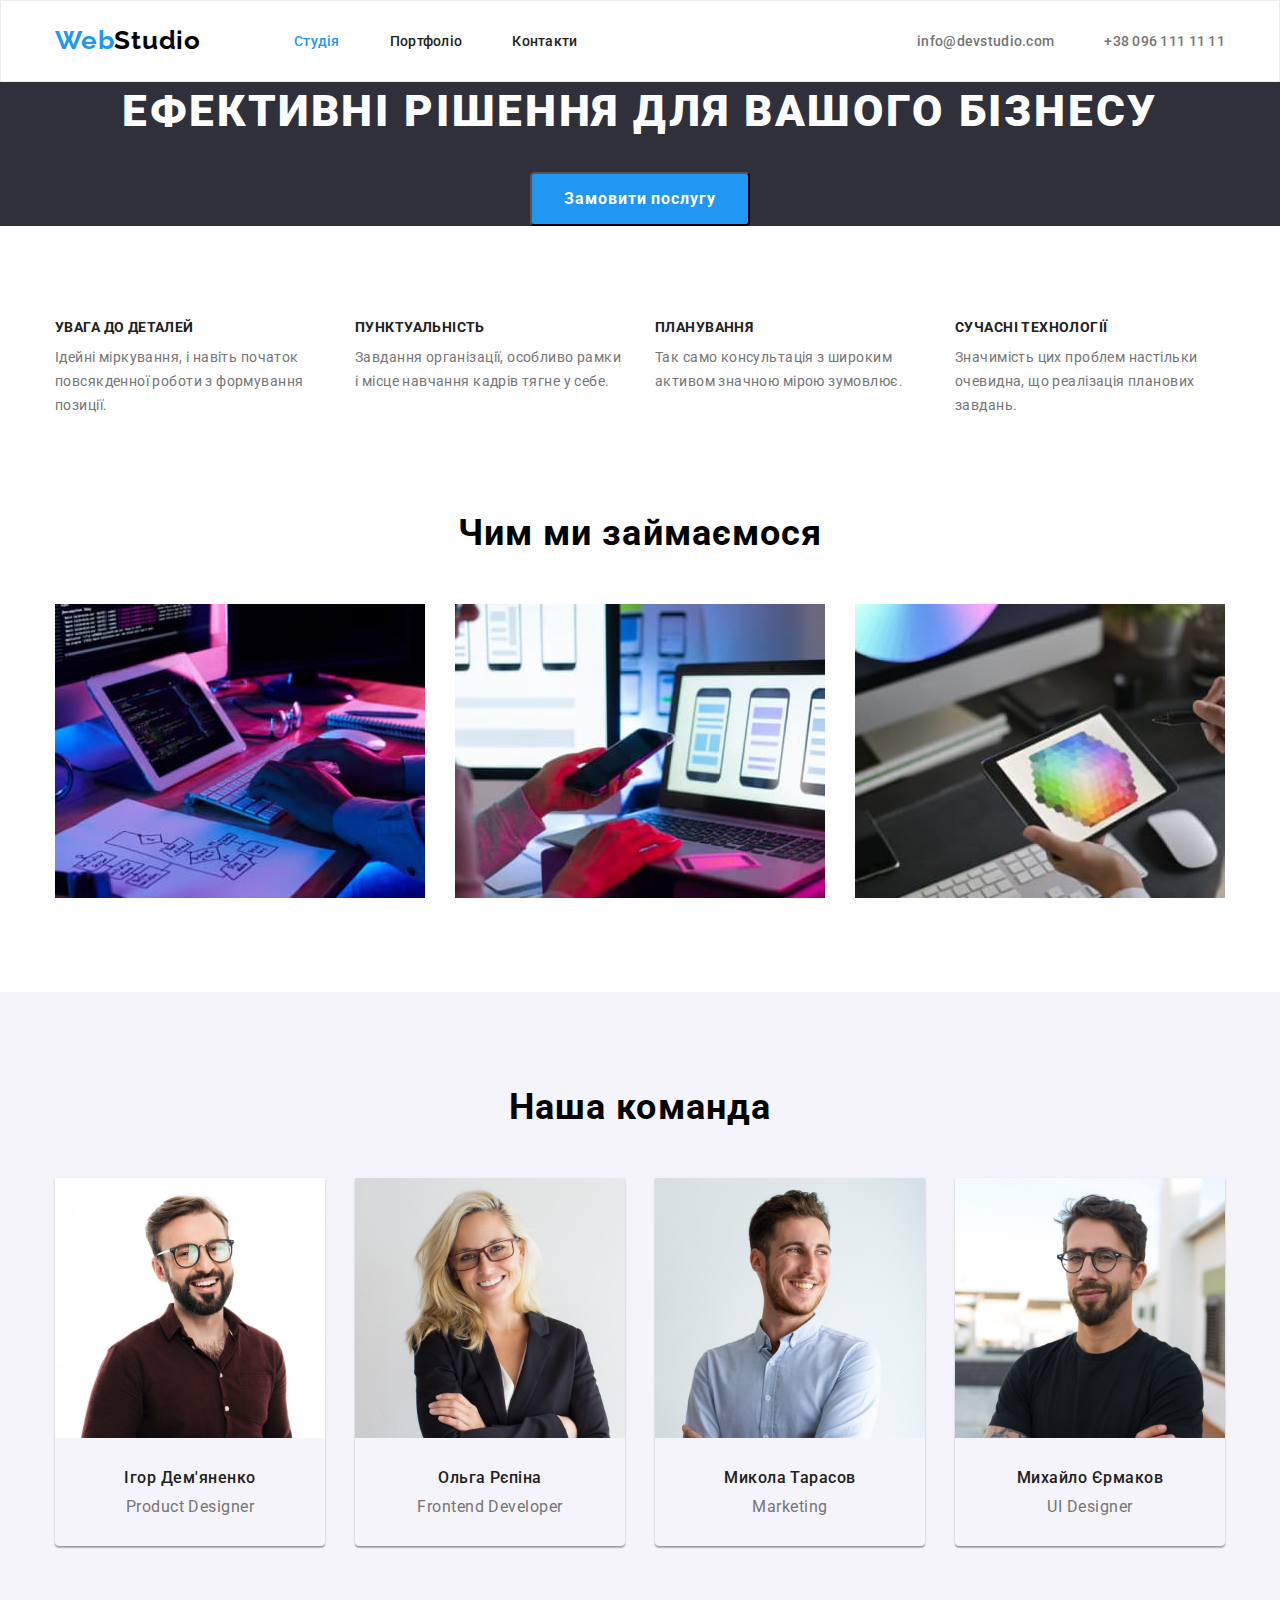
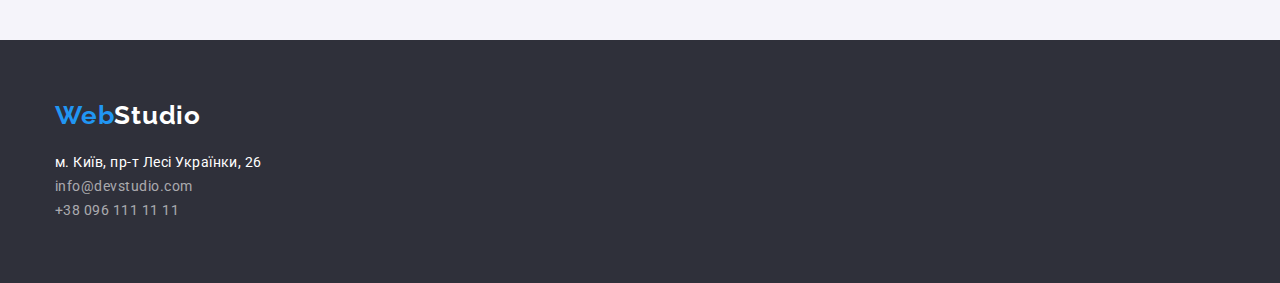
==== index.html @ 8e14edc9 "Initial commit" ====
<!DOCTYPE html>
<html lang="en">
  <head>
    <meta charset="UTF-8" />
    <meta http-equiv="X-UA-Compatible" content="IE=edge" />
    <meta name="viewport" content="width=device-width, initial-scale=1.0" />

    <link rel="preconnect" href="https://fonts.googleapis.com" />
    <link rel="preconnect" href="https://fonts.gstatic.com" crossorigin />
    <link
      href="https://fonts.googleapis.com/css2?family=Raleway:wght@700&family=Roboto:wght@400;500;700;900&display=swap"
      rel="stylesheet"
    />
    <title>Студія</title>
    <!--modern normalize-->
    <link
      rel="stylesheet"
      href="https://cdnjs.cloudflare.com/ajax/libs/modern-normalize/1.1.0/modern-normalize.min.css"
    />
    <link rel="stylesheet" href="./css/styles.css" />
    <link rel="preconnect" href="https://fonts.gstatic.com" />
  </head>
  <body>
    <header>
      <div class="container heder-container">
        <nav class="header-nav">
          <a href="./index.html" class="logo logo-header-menu">
            <!--ссылка на возврат в начало страницы-->
            Web<span class="header-logo-span">Studio</span>
          </a>
          <ul class="header-nav-menu">
            <!--список ссылок навигации по сайту-->
            <li><a href="./index.html" class="header-menu current">Студія</a></li>
            <li><a href="./portfolio.html" class="header-menu">Портфоліо</a></li>
            <li><a href="" class="header-menu">Контакти</a></li>
          </ul>
        </nav>
        <!--список контактов-->
        <!-- <div ></div> -->
        <ul class="header-mail-tel">
          <li>
            <a href="mailto:info@devstudio.com" class="header-contacts mail">info@devstudio.com</a>
          </li>
          <li><a href="tel:+380961111111" class="header-contacts">+38 096 111 11 11</a></li>
        </ul>
      </div>
    </header>
    <main>
      <section class="hero">
        <!--герой-->
        <h1 class="hero-title">Ефективні рішення для вашого бізнесу</h1>
        <button type="button" class="btn-alternative">Замовити послугу</button>
        <!--кнопка з посиланням-->
      </section>
      <!--список переваг або особливостей-->
      <section class="especially">
        <div class="container">
          <h2 class="title visually-hidden">Наші особливості</h2>
          <!--позже спрячем чтобы на странице не было видно этого заголовка-->
          <ul class="especially-bloсk">
            <li class="especially-card">
              <h3 class="title">Увага до деталей</h3>
              <p class="text">
                Ідейні міркування, і навіть початок повсякденної роботи з формування позиції.
              </p>
            </li>
            <li class="especially-card">
              <h3 class="title">Пунктуальність</h3>
              <p class="text">
                Завдання організації, особливо рамки і місце навчання кадрів тягне у себе.
              </p>
            </li>
            <li class="especially-card">
              <h3 class="title">Планування</h3>
              <p class="text">Так само консультація з широким активом значною мірою зумовлює.</p>
            </li>
            <li class="especially-card">
              <h3 class="title">Сучасні технології</h3>
              <p class="text">
                Значимість цих проблем настільки очевидна, що реалізація планових завдань.
              </p>
            </li>
          </ul>
        </div>
      </section>
      <!--Чим ми займаємося-->
      <section class="made">
        <div class="container">
          <h2 class="title-section">Чим ми займаємося</h2>
          <ul class="made-cards">
            <li class="made-pfoto">
              <img src="./images/box1.jpg" alt="ноутбук та девайс" width="370" />
            </li>
            <li class="made-pfoto">
              <img src="./images/box2.jpg" alt="ноутбук та девайс" width="370" />
            </li>
            <li class="made-pfoto">
              <img src="./images/box3.jpg" alt="ноутбук та девайс" width="370" />
            </li>
          </ul>
        </div>
      </section>
      <!--Наша команда-->
      <section class="team">
        <div class="container">
          <h2 class="title-section">Наша команда</h2>
          <ul class="team-cards">
            <li class="team-employees">
              <img src="./images/ihor.jpg" alt="фото Ігор Дем'яненко" width="270" />
              <h3 class="title">Ігор Дем'яненко</h3>
              <p class="text">Product Designer</p>
            </li>
            <li class="team-employees">
              <img src="./images/olga.jpg" alt="фото Ольга Рєпіна" width="270" />
              <h3 class="title">Ольга Рєпіна</h3>
              <p class="text">Frontend Developer</p>
            </li>
            <li class="team-employees">
              <img src="./images/mykola.jpg" alt="фото Микола Тарасов" width="270" />
              <h3 class="title">Микола Тарасов</h3>
              <p class="text">Marketing</p>
            </li>
            <li class="team-employees">
              <img src="./images/myhailo.jpg" alt="фото Михайло Єрмаков" width="270" />
              <h3 class="title">Михайло Єрмаков</h3>
              <p class="text">UI Designer</p>
            </li>
          </ul>
        </div>
      </section>
    </main>
    <footer class="footer">
      <!--тег addres-->
      <div class="container">
        <a href="./index.html" class="logo"> Web<span class="footer-logo">Studio</span></a>
        <address>
          <ul>
            <li>
              <a
                href="https://goo.gl/maps/6emUorHh679U21bC7"
                target="_blank"
                rel="noopener nofollow noreferrer"
                class="footer-address"
                >м. Київ, пр-т Лесі Українки, 26</a
              ><!--поставила для rel все три атрибута ШОБ надежнее )))-->
            </li>
            <li>
              <a href="mailto:info@devstudio.com" class="footer-contacts mail"
                >info@devstudio.com</a
              >
            </li>
            <li><a href="tel:+380961111111" class="footer-contacts">+38 096 111 11 11</a></li>
          </ul>
        </address>
      </div>
    </footer>
  </body>
</html>
---- css/styles.css ----
body{
    background-color: #fff;
    font-family: Roboto, sans-serif;
}
h1,h2,h3,h4,p{
    margin-bottom: 0;
    margin-top: 0;
}

/*убирает маркеры возле ненумер списков*/
ul{
    list-style: none;
    margin-bottom: 0;
    margin-top: 0;
    padding-left: 0;
}
img{
    display: block;
    max-width: 100%;
    height: auto;
}
:root {
    --text-primary-color: #212121;
    --text-color: #757575;
    --accent-color: #2196f3;
    --white-color: #fff;
    --btn-prim-color: #F5F4FA;
    --footer-color: #2F303A;
    --header-logo-color: #000;
    --footer-contacts-color: rgba(255, 255, 255, 0.6);
    --header-border-color: #ECECEC;
    --border-portfolio-color:  #EEEEEE;/*--btn-alternative-hover-color:
      
      #188CE8; */
}
button {
    /*font-family: inherit; принудительное унаследование от боди для кнопок*/
    cursor: pointer; /*курсор ладонь*/
}
.visually-hidden {
    position: absolute;
    white-space: nowrap;
    width: 1px;
    height: 1px;
    overflow: hidden;
    border: 0;
    padding: 0;
    clip: rect(0 0 0 0);
    clip-path: inset(50%);
    margin: -1px;
}
/*======= верхний лог о======*/
.logo {

    color: var(--accent-color);
    font-family: Raleway, sans-serif;
    font-weight: 700;
    font-size: 26px;
    line-height: 1.19;
    letter-spacing: 0.03em;
    text-decoration: none;
}

.logo-header-menu {
    margin-right: 93px;
    padding-top: 24px;
    padding-bottom: 25px;
}

.header-logo-span {
    color: var(--header-logo-color);
}
/*============= верхняя менюшка  ============*/
/* .header-nav{
    outline: 2px solid rgb(95, 29, 201);
} */

.heder-container,
.header-nav,
.header-nav-menu,
.header-mail-tel {
    display: flex;
    align-items: center;
}
.header-nav-menu{
    column-gap: 50px;
}
.header-menu,
.header-contacts{
    padding-top: 32px;
    padding-bottom: 32px;
}
/*вариант как отодвинуть майл и тел вправо
.heder-container{
    justify-content: space-between;
}*/
.header-mail-tel {
    margin-left: auto;
}

.header-contacts.mail {
    /*   margin-left: auto;  не сработал*/
    margin-right: 50px;
}
/*nav a href*/
.header-menu{
    color: var(--text-primary-color);
    font-weight: 500;
    font-size: 14px;
    line-height: 1.14;
    letter-spacing: 0.02em; 
    text-decoration: none;
}
/*активная страница сайта*/
.header-menu.current{
 color: var(--accent-color);
}
.header-menu:hover,
.header-menu:focus{
    color: var(--accent-color);
}
.header-contacts{
    color: var(--text-color);
    font-weight: 500;
    font-size: 14px;
    line-height: 1.14;
    letter-spacing: 0.02em;
    text-decoration: none;
}
.header-contacts:hover,
.header-contacts:focus {
    color: var(--accent-color);
}
header{
    border: 1px solid var(--header-border-color);
}
/*=============== hero =========================*/
.hero {
    background-color: var(--footer-color);
    text-align: center;
}
.hero-title{
    margin-bottom: 30px;
    color: var(--white-color);
    font-weight: 900;
    font-size: 44px;
    line-height: 1.36;
   
    letter-spacing: 0.06em;
    text-transform: uppercase;
    
}
/*кнопка героя*/
.btn-alternative{
    display: inline-block;
    min-width: 216px;
    padding: 10px 32px;
    
    color: var(--white-color);
    background-color: var(--accent-color);
    
    font-weight: 700;
    font-size: 16px;
    line-height: 1.88;
    border-radius: 4px;
    letter-spacing: 0.06em;
}
.btn-alternative:focus,
.btn-alternative:hover{
    background:#188CE8;
    box-shadow: 0px 4px 4px rgba(0, 0, 0, 0.15);
    
}
/*studio and portfolio*/
/*h3*/
.title{
    color: var(--text-primary-color);
}
/*p*/
.text{
    color: var(--text-color);
}
/*studio*/

.container{
   /* outline: 2px solid gold; */

   width: 1200px;
   padding-left: 15px;
   padding-right: 15px;

   margin-left: auto;
   margin-right: auto;
}

.especially{
    /* background-color: aquamarine; */

    padding-top: 94px;
    padding-bottom: 94px;
}
/*h2*/
.especially .title-section,
.made .title-section,
.team .title-section{
    font-weight: 700;
    font-size: 36px;
    line-height: 1.17;
    text-align: center;
    letter-spacing: 0.03em;
}
.made .title-section{
    margin-bottom: 50px;
}
/*================= особливості =================*/

/*ul*/
.especially-bloсk {
    display: flex;
    flex-wrap: wrap;
    gap: 30px;
}
/*li*/
.especially-card {
    flex-basis: calc((100% - 90px) / 4);
}
/*h3*/
.especially .title{
    margin-bottom: 10px;

    font-weight: 700;
    font-size: 14px;
    line-height: 1.14;
    letter-spacing: 0.03em;
    text-transform: uppercase;
}
/*p*/
.especially .text {
    font-size: 14px;
    line-height: 1.71;
    letter-spacing: 0.03em;
}
/*=============== made ================*/
.made{
    /* background-color: darkcyan; */
}
.made .container{
    padding-bottom: 94px;
}
/*h2*/
.made .title-section,
.team .title-section {
    margin-bottom: 50px;
}
/*ul*/
.made-cards,
.team-cards
 {
    display: flex;
    flex-wrap: wrap;
    gap: 30px;
}
/*li*/
.made-pfoto {
    flex-basis: calc((100% - 60px) / 3);
}
/* ========================= команда ====================*/
.team {
    background-color: var(--btn-prim-color);
}
.team .container{
    padding-top: 94px;
    padding-bottom: 94px;
}
/*h2
/*ul выше описаны*/

/*li*/
.team-employees{
    flex-basis: calc( (100% - 90px ) / 4);
    box-shadow: 0px 1px 3px rgba(0, 0, 0, 0.12), 0px 1px 1px rgba(0, 0, 0, 0.14), 0px 2px 1px rgba(0, 0, 0, 0.2);
        border-radius: 0px 0px 4px 4px;
}
/*h3*/
.team .title{
    margin-top: 30px;
    margin-bottom: 10px;
    font-weight: 500;
    font-size: 16px;
    line-height: 1.19;
  text-align: center; 
    letter-spacing: 0.03em;
}
/*p*/
.team .text{
    margin-bottom: 30px;
    font-size: 16px;
    line-height: 1.19;
    text-align: center;
    letter-spacing: 0.03em;
}

/*----------------------portfolio------------*/
.btn.portfolio{
    padding-top: 94px;
    padding-bottom: 50px;
    display: flex;
    justify-content: center;
    column-gap: 8px;
}
.portfolio-cards-block{
    display: flex;
    flex-wrap: wrap;
    gap: 30px;
    padding-bottom: 94px;
}
.portfolio-cards{
    flex-basis: calc((100% - 60px) / 3);
    border: 1px solid var(--border-portfolio-color);
    
}
.portfolio .link{
    text-decoration: none;
}
/*h2*/
.portfolio .title{
    margin-top: 20px;
    margin-bottom: 4px;
    margin-left: 24px;

    font-weight: 700;
    font-size: 18px;
    line-height: 2;
    letter-spacing: 0.06em; 
}
/*p*/
.portfolio .text{
    margin-bottom: 20px;
    font-size: 16px;
    line-height: 1.88;
    letter-spacing: 0.03em; 
    margin-left: 24px;
}

/*============= кнопки портфолио =============*/ 
.btn-prim{
    display: inline-block; 
    padding: 6px 22px;
    

    color: var(--text-primary-color);
    background-color: var(--btn-prim-color);

    font-weight: 500;
    font-size: 16px;
    line-height: 1.63;
    letter-spacing: 0.03em;
    
    border: transparent;
}
.btn-prim:hover,
.btn-prim:focus
{
    color: var(--white-color);
    background-color: var(--accent-color);
}
/*================ footer ================*/

footer{
    background-color: var(--footer-color);
    letter-spacing: 0.03em;
}
.footer .container {
    padding-top: 60px;
    padding-bottom: 60px;
}
address {
    margin-top: 20px;
}
.footer-logo {
    color: var(--white-color);
}
.footer-address,
.footer-contacts{
    color: var(--white-color);
    /* font-weight: 400; */
    font-size: 14px;
    line-height: 1.71;
    text-decoration: none;
    font-style: normal;
}
.footer-contacts {
    color: var(--footer-contacts-color);
    
}
.footer-address,
.footer-contacts.mail{
    padding-bottom: 9px;
}

.footer-address:hover,
.footer-address:focus,
.footer-contacts:hover,
.footer-contacts:focus {
    color: var(--accent-color);
}
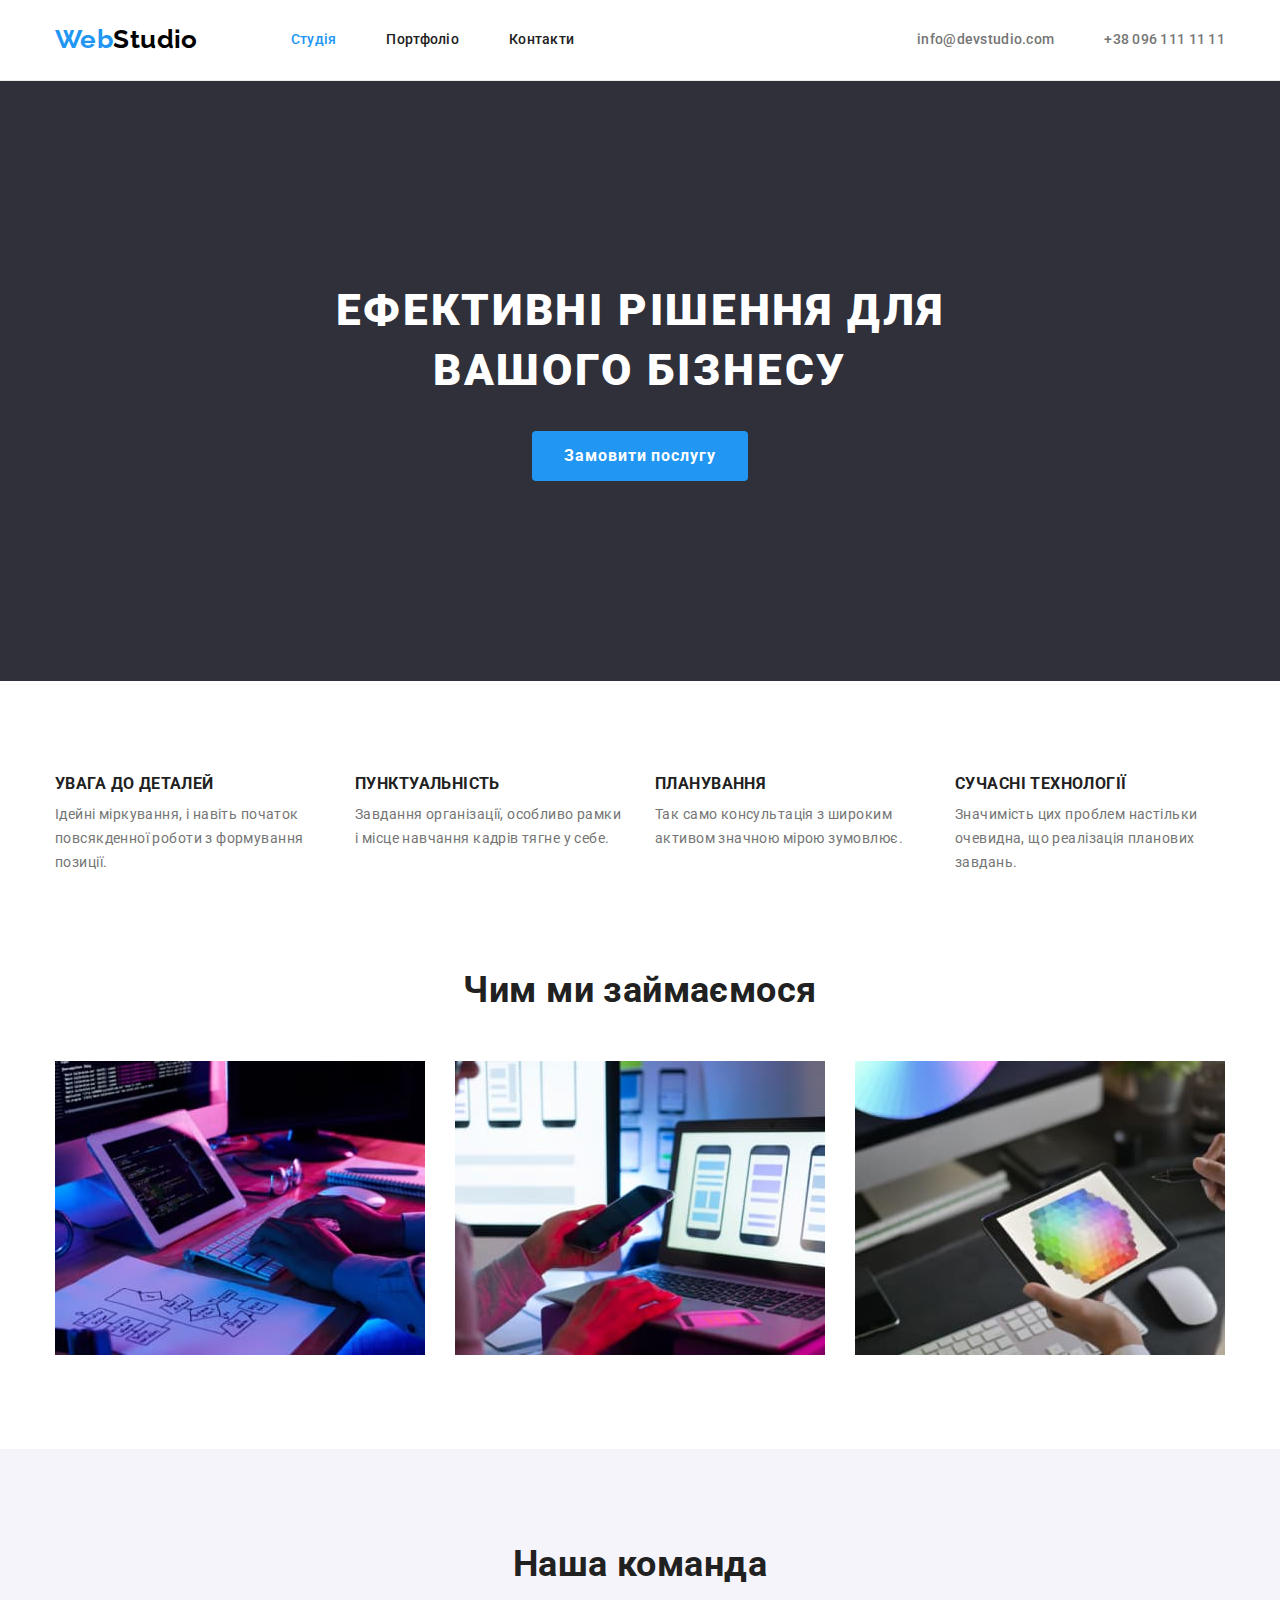
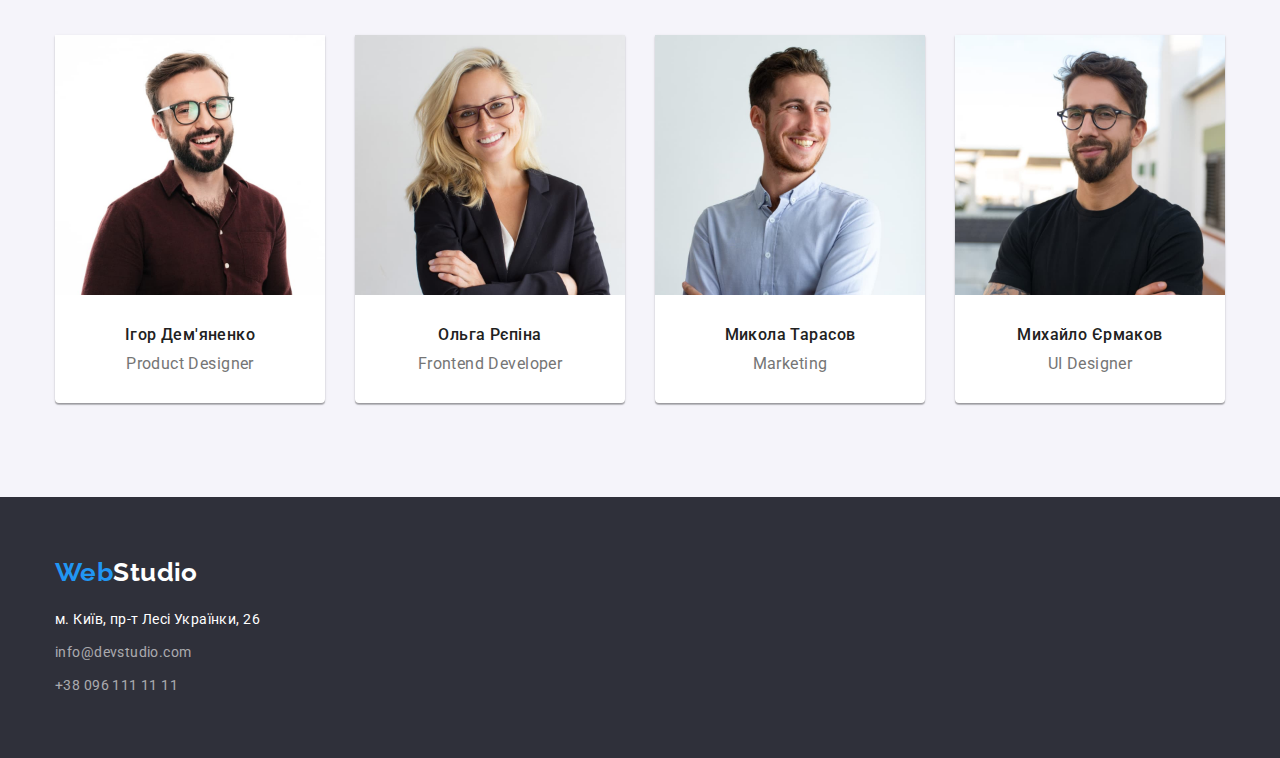
==== commit 72703702: "д_з 3 исправл" ====
--- a/index.html
+++ b/index.html
@@ -24,33 +24,39 @@
     <header>
       <div class="container heder-container">
         <nav class="header-nav">
-          <a href="./index.html" class="logo logo-header-menu">
+          <a href="./index.html" class="logo logo-header-menu link">
             <!--ссылка на возврат в начало страницы-->
-            Web<span class="header-logo-span">Studio</span>
+            Web<span class="header-logo-span link">Studio</span>
           </a>
           <ul class="header-nav-menu">
             <!--список ссылок навигации по сайту-->
-            <li><a href="./index.html" class="header-menu current">Студія</a></li>
-            <li><a href="./portfolio.html" class="header-menu">Портфоліо</a></li>
-            <li><a href="" class="header-menu">Контакти</a></li>
+            <li><a href="./index.html" class="header-menu current link">Студія</a></li>
+            <li><a href="./portfolio.html" class="header-menu link">Портфоліо</a></li>
+            <li><a href="" class="header-menu link">Контакти</a></li>
           </ul>
         </nav>
         <!--список контактов-->
         <!-- <div ></div> -->
         <ul class="header-mail-tel">
           <li>
-            <a href="mailto:info@devstudio.com" class="header-contacts mail">info@devstudio.com</a>
+            <a href="mailto:info@devstudio.com" class="header-contacts mail link"
+              >info@devstudio.com</a
+            >
           </li>
-          <li><a href="tel:+380961111111" class="header-contacts">+38 096 111 11 11</a></li>
+          <li>
+            <a href="tel:+380961111111" class="header-contacts link">+38 096 111 11 11</a>
+          </li>
         </ul>
       </div>
     </header>
     <main>
+      <!--герой-->
       <section class="hero">
-        <!--герой-->
-        <h1 class="hero-title">Ефективні рішення для вашого бізнесу</h1>
-        <button type="button" class="btn-alternative">Замовити послугу</button>
-        <!--кнопка з посиланням-->
+        <div class="container">
+          <h1 class="hero-title">Ефективні рішення для вашого бізнесу</h1>
+          <button type="button" class="btn-alternative">Замовити послугу</button>
+          <!--кнопка з посиланням-->
+        </div>
       </section>
       <!--список переваг або особливостей-->
       <section class="especially">
@@ -107,23 +113,31 @@
           <ul class="team-cards">
             <li class="team-employees">
               <img src="./images/ihor.jpg" alt="фото Ігор Дем'яненко" width="270" />
-              <h3 class="title">Ігор Дем'яненко</h3>
-              <p class="text">Product Designer</p>
+              <div class="team-cards-title">
+                <h3 class="title">Ігор Дем'яненко</h3>
+                <p class="text">Product Designer</p>
+              </div>
             </li>
             <li class="team-employees">
               <img src="./images/olga.jpg" alt="фото Ольга Рєпіна" width="270" />
-              <h3 class="title">Ольга Рєпіна</h3>
-              <p class="text">Frontend Developer</p>
+              <div class="team-cards-title">
+                <h3 class="title">Ольга Рєпіна</h3>
+                <p class="text">Frontend Developer</p>
+              </div>
             </li>
             <li class="team-employees">
               <img src="./images/mykola.jpg" alt="фото Микола Тарасов" width="270" />
-              <h3 class="title">Микола Тарасов</h3>
-              <p class="text">Marketing</p>
+              <div class="team-cards-title">
+                <h3 class="title">Микола Тарасов</h3>
+                <p class="text">Marketing</p>
+              </div>
             </li>
             <li class="team-employees">
               <img src="./images/myhailo.jpg" alt="фото Михайло Єрмаков" width="270" />
-              <h3 class="title">Михайло Єрмаков</h3>
-              <p class="text">UI Designer</p>
+              <div class="team-cards-title">
+                <h3 class="title">Михайло Єрмаков</h3>
+                <p class="text">UI Designer</p>
+              </div>
             </li>
           </ul>
         </div>
@@ -132,24 +146,28 @@
     <footer class="footer">
       <!--тег addres-->
       <div class="container">
-        <a href="./index.html" class="logo"> Web<span class="footer-logo">Studio</span></a>
+        <a href="./index.html" class="logo link">
+          Web<span class="footer-logo link">Studio</span></a
+        >
         <address>
           <ul>
-            <li>
+            <li class="footer-address-list">
               <a
                 href="https://goo.gl/maps/6emUorHh679U21bC7"
                 target="_blank"
                 rel="noopener nofollow noreferrer"
-                class="footer-address"
+                class="footer-address link"
                 >м. Київ, пр-т Лесі Українки, 26</a
               ><!--поставила для rel все три атрибута ШОБ надежнее )))-->
             </li>
-            <li>
-              <a href="mailto:info@devstudio.com" class="footer-contacts mail"
+            <li class="footer-address-list">
+              <a href="mailto:info@devstudio.com" class="footer-contacts mail link"
                 >info@devstudio.com</a
               >
             </li>
-            <li><a href="tel:+380961111111" class="footer-contacts">+38 096 111 11 11</a></li>
+            <li class="footer-address-list without-margin">
+              <a href="tel:+380961111111" class="footer-contacts link">+38 096 111 11 11</a>
+            </li>
           </ul>
         </address>
       </div>
--- a/css/styles.css
+++ b/css/styles.css
@@ -1,24 +1,3 @@
-body{
-    background-color: #fff;
-    font-family: Roboto, sans-serif;
-}
-h1,h2,h3,h4,p{
-    margin-bottom: 0;
-    margin-top: 0;
-}
-
-/*убирает маркеры возле ненумер списков*/
-ul{
-    list-style: none;
-    margin-bottom: 0;
-    margin-top: 0;
-    padding-left: 0;
-}
-img{
-    display: block;
-    max-width: 100%;
-    height: auto;
-}
 :root {
     --text-primary-color: #212121;
     --text-color: #757575;
@@ -29,13 +8,51 @@
     --header-logo-color: #000;
     --footer-contacts-color: rgba(255, 255, 255, 0.6);
     --header-border-color: #ECECEC;
-    --border-portfolio-color:  #EEEEEE;/*--btn-alternative-hover-color:
+    --border-portfolio-color: #EEEEEE;
+    /*--btn-alternative-hover-color:
       
       #188CE8; */
+}
+body{
+    font-family: Roboto, sans-serif;
+    background-color: var(--white-color);
+    color: var(--text-primary-color);
+    font-size: 14px;
+    letter-spacing: 0.03em;
+}
+h1,h2,h3,h4,p{
+    margin: 0;
+}
+img{
+    display: block;
+    max-width: 100%;
+    height: auto;
+}
+/*убирает маркеры возле ненумер списков*/
+ul{
+    list-style: none;
+    margin: 0;
+    padding-left: 0;
+}
+.link{
+    text-decoration: none;
+}
+section{
+    padding-top: 94px;
+    padding-bottom: 94px;
+}
+.container {
+    /* outline: 2px solid gold; */
+    width: 1200px;
+    padding: 0 15px;
+    margin: 0 auto;
 }
 button {
     /*font-family: inherit; принудительное унаследование от боди для кнопок*/
     cursor: pointer; /*курсор ладонь*/
+    display: block;
+    border: none;
+    border-radius: 4px;
 }
 .visually-hidden {
     position: absolute;
@@ -57,8 +74,6 @@
     font-weight: 700;
     font-size: 26px;
     line-height: 1.19;
-    letter-spacing: 0.03em;
-    text-decoration: none;
 }
 
 .logo-header-menu {
@@ -96,20 +111,17 @@
 }*/
 .header-mail-tel {
     margin-left: auto;
-}
-
-.header-contacts.mail {
-    /*   margin-left: auto;  не сработал*/
-    margin-right: 50px;
-}
+    gap: 50px;
+}
+/*.header-contacts.mail {
+       margin-left: auto;  не сработал
+}*/
 /*nav a href*/
 .header-menu{
     color: var(--text-primary-color);
     font-weight: 500;
-    font-size: 14px;
     line-height: 1.14;
     letter-spacing: 0.02em; 
-    text-decoration: none;
 }
 /*активная страница сайта*/
 .header-menu.current{
@@ -122,26 +134,30 @@
 .header-contacts{
     color: var(--text-color);
     font-weight: 500;
-    font-size: 14px;
     line-height: 1.14;
     letter-spacing: 0.02em;
-    text-decoration: none;
 }
 .header-contacts:hover,
 .header-contacts:focus {
     color: var(--accent-color);
 }
 header{
-    border: 1px solid var(--header-border-color);
+    border-bottom: 1px solid var(--header-border-color);
 }
 /*=============== hero =========================*/
 .hero {
     background-color: var(--footer-color);
     text-align: center;
+    padding: 200px 0;
 }
 .hero-title{
+    margin: 0 auto;
     margin-bottom: 30px;
+    
     color: var(--white-color);
+
+    width: 696px;
+    
     font-weight: 900;
     font-size: 44px;
     line-height: 1.36;
@@ -162,7 +178,6 @@
     font-weight: 700;
     font-size: 16px;
     line-height: 1.88;
-    border-radius: 4px;
     letter-spacing: 0.06em;
 }
 .btn-alternative:focus,
@@ -180,25 +195,7 @@
 .text{
     color: var(--text-color);
 }
-/*studio*/
-
-.container{
-   /* outline: 2px solid gold; */
-
-   width: 1200px;
-   padding-left: 15px;
-   padding-right: 15px;
-
-   margin-left: auto;
-   margin-right: auto;
-}
-
-.especially{
-    /* background-color: aquamarine; */
-
-    padding-top: 94px;
-    padding-bottom: 94px;
-}
+
 /*h2*/
 .especially .title-section,
 .made .title-section,
@@ -207,7 +204,6 @@
     font-size: 36px;
     line-height: 1.17;
     text-align: center;
-    letter-spacing: 0.03em;
 }
 .made .title-section{
     margin-bottom: 50px;
@@ -229,24 +225,19 @@
     margin-bottom: 10px;
 
     font-weight: 700;
-    font-size: 14px;
     line-height: 1.14;
-    letter-spacing: 0.03em;
     text-transform: uppercase;
 }
 /*p*/
 .especially .text {
-    font-size: 14px;
     line-height: 1.71;
-    letter-spacing: 0.03em;
 }
 /*=============== made ================*/
 .made{
     /* background-color: darkcyan; */
-}
-.made .container{
-    padding-bottom: 94px;
-}
+    padding-top: 0;
+}
+
 /*h2*/
 .made .title-section,
 .team .title-section {
@@ -268,10 +259,7 @@
 .team {
     background-color: var(--btn-prim-color);
 }
-.team .container{
-    padding-top: 94px;
-    padding-bottom: 94px;
-}
+
 /*h2
 /*ul выше описаны*/
 
@@ -279,54 +267,64 @@
 .team-employees{
     flex-basis: calc( (100% - 90px ) / 4);
     box-shadow: 0px 1px 3px rgba(0, 0, 0, 0.12), 0px 1px 1px rgba(0, 0, 0, 0.14), 0px 2px 1px rgba(0, 0, 0, 0.2);
-        border-radius: 0px 0px 4px 4px;
+    border-radius: 0px 0px 4px 4px;
+    background-color: var(--white-color);
+}
+.team-cards-title{
+    padding-top: 30px;
+    padding-bottom: 30px;
 }
 /*h3*/
 .team .title{
-    margin-top: 30px;
+    /* margin-top: 30px; */
     margin-bottom: 10px;
     font-weight: 500;
     font-size: 16px;
     line-height: 1.19;
-  text-align: center; 
-    letter-spacing: 0.03em;
-}
+    text-align: center; 
+    }
 /*p*/
 .team .text{
-    margin-bottom: 30px;
+    /* margin-bottom: 30px; */
     font-size: 16px;
     line-height: 1.19;
     text-align: center;
-    letter-spacing: 0.03em;
 }
 
 /*----------------------portfolio------------*/
+.portfolio-filtr{
+    padding-bottom: 34px;
+}
 .btn.portfolio{
-    padding-top: 94px;
-    padding-bottom: 50px;
+    /* padding-top: 94px;
+    padding-bottom: 50px; */
     display: flex;
     justify-content: center;
     column-gap: 8px;
+}
+.portfolio{
+    padding-top: 0;
 }
 .portfolio-cards-block{
     display: flex;
     flex-wrap: wrap;
     gap: 30px;
-    padding-bottom: 94px;
+    
 }
 .portfolio-cards{
     flex-basis: calc((100% - 60px) / 3);
+   
+    
+}
+.portfolio-cards-title{
+    padding: 20px 24px;
     border: 1px solid var(--border-portfolio-color);
-    
-}
-.portfolio .link{
-    text-decoration: none;
 }
 /*h2*/
 .portfolio .title{
-    margin-top: 20px;
+    /* margin-top: 20px; */
     margin-bottom: 4px;
-    margin-left: 24px;
+    /* margin-left: 24px; */
 
     font-weight: 700;
     font-size: 18px;
@@ -335,11 +333,10 @@
 }
 /*p*/
 .portfolio .text{
-    margin-bottom: 20px;
+    /* margin-bottom: 20px; */
     font-size: 16px;
     line-height: 1.88;
-    letter-spacing: 0.03em; 
-    margin-left: 24px;
+    /* margin-left: 24px; */
 }
 
 /*============= кнопки портфолио =============*/ 
@@ -354,9 +351,6 @@
     font-weight: 500;
     font-size: 16px;
     line-height: 1.63;
-    letter-spacing: 0.03em;
-    
-    border: transparent;
 }
 .btn-prim:hover,
 .btn-prim:focus
@@ -368,36 +362,38 @@
 
 footer{
     background-color: var(--footer-color);
-    letter-spacing: 0.03em;
-}
-.footer .container {
-    padding-top: 60px;
-    padding-bottom: 60px;
-}
+    padding: 60px 0;
+}
+/* .footer .container {
+   
+} */
 address {
     margin-top: 20px;
 }
 .footer-logo {
     color: var(--white-color);
 }
+
 .footer-address,
 .footer-contacts{
     color: var(--white-color);
     /* font-weight: 400; */
-    font-size: 14px;
     line-height: 1.71;
-    text-decoration: none;
     font-style: normal;
 }
 .footer-contacts {
     color: var(--footer-contacts-color);
     
 }
-.footer-address,
-.footer-contacts.mail{
-    padding-bottom: 9px;
-}
-
+.footer-address-list{
+    margin-bottom:  9px;
+}
+.without-margin{
+     margin-bottom: 0;
+}
+/* .footer-address-contact {
+    margin-bottom: 9px;
+} не согласна*/
 .footer-address:hover,
 .footer-address:focus,
 .footer-contacts:hover,
